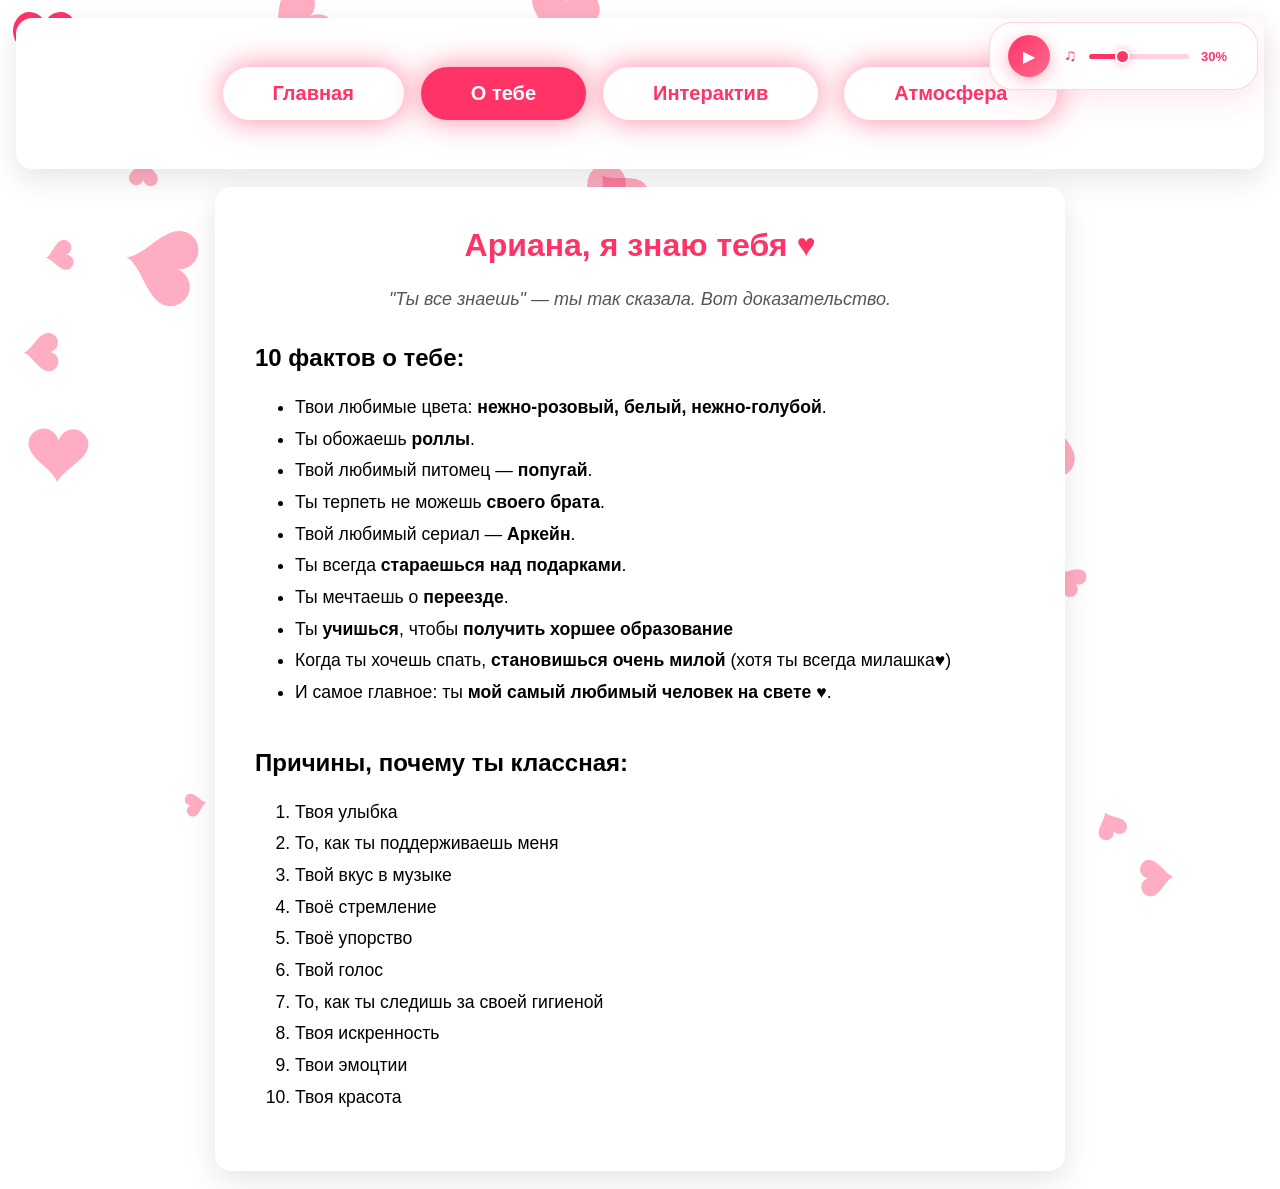
==== about.html @ c756e999 "release" ====
<!DOCTYPE html>
<html lang="ru">
  <head>
    <meta charset="UTF-8">
    <meta name="viewport" content="width=device-width, initial-scale=1.0">
    <title>О тебе♥</title>
    <link rel="stylesheet" href="style.css">
  </head>
  <body style="background-color: white;">
    <canvas id="bg-canvas"></canvas>
    <canvas id="particle-canvas"></canvas>
    <a href="letter.html">
      <svg class="corner-heart" viewBox="0 0 32 29" xmlns="http://www.w3.org/2000/svg">
        <path d="M16 28.5C16 28.5 0 19.5 0 9.5C0 4 4 0 8 0C11.5 0 14.5 2 16 5C17.5 2 20.5 0 24 0C28 0 32 4 32 9.5C32 19.5 16 28.5 16 28.5Z" fill="#ff3366"/>
      </svg>
    </a>

    <div class="demo-card" style="width: unset; flex-direction: row;">
      <a href="main.html" class="razdels">Главная</a>
      <a href="about.html" class="btn" style="font-weight: bold; text-decoration: none;">О тебе</a>
      <a href="interactive.html" class="razdels">Интерактив</a>
      <a href="atmosphere.html" class="razdels">Атмосфера</a>
    </div>

    <div class="demo-card" style="text-align: left; padding: 40px;">
      <h1 style="color: #ff3366; text-align: center;">Ариана, я знаю тебя ♥</h1>
      <p style="text-align: center; font-style: italic; margin-bottom: 30px;">"Ты все знаешь" — ты так сказала. Вот доказательство.</p>

      <h2>10 фактов о тебе:</h2>
      <ul style="line-height: 1.8; font-size: 1.1em;">
        <li>Твои любимые цвета: <b>нежно-розовый, белый, нежно-голубой</b>.</li>
        <li>Ты обожаешь <b>роллы</b>.</li>
        <li>Твой любимый питомец — <b>попугай</b>.</li>
        <li>Ты терпеть не можешь <b>своего брата</b>.</li>
        <li>Твой любимый сериал — <b>Аркейн</b>.</li>
        <li>Ты всегда <b>стараешься над подарками</b>.</li>
        <li>Ты мечтаешь о <b>переезде</b>.</li>
        <li>Ты <b>учишься</b>, чтобы <b>получить хоршее образование</b></li>
        <li>Когда ты хочешь спать, <b>становишься очень милой</b> (хотя ты всегда милашка♥)</li>
        <li>И самое главное: ты <b>мой самый любимый человек на свете ♥</b>.</li>
      </ul>

      <h2 style="margin-top: 40px;">Причины, почему ты классная:</h2>
      <ol style="line-height: 1.8; font-size: 1.1em;">
        <li>Твоя улыбка</li>
        <li>То, как ты поддерживаешь меня</li>
        <li>Твой вкус в музыке</li>
        <li>Твоё стремление</li>
        <li>Твоё упорство</li>
        <li>Твой голос</li>
        <li>То, как ты следишь за своей гигиеной</li>
        <li>Твоя искренность</li>
        <li>Твои эмоцтии</li>
        <li>Твоя красота</li>
      </ol>
    </div>

    <script src="page-effects.js"></script>
    <script src="music.js"></script>
    <script src="mainscript.js"></script>
  </body>
</html>
---- style.css ----
/* Сброс и базовые стили */
html, body {
  margin: 0;
  min-height: 100%;
  background: #000;
  overflow-x: hidden;
  overflow-y: auto;
  font-family: "Segoe UI", Arial, sans-serif;
  transition: background-color 1s;
}

body {
  min-height: 100vh;
  box-sizing: border-box;
}

/* Экран 1: Кнопка "Начать" */
#start-screen {
  position: fixed;
  inset: 0;
  background: #000;
  display: flex;
  flex-direction: column;
  align-items: center;
  justify-content: center;
  z-index: 1000;
  transition: opacity 0.6s ease;
}

#start-screen.hidden {
  opacity: 0;
  pointer-events: none;
}

#start-screen h1 {
  color: #ff3366;
  font-size: 32px;
  margin-bottom: 5px;
  text-shadow: 0 0 30px rgba(255, 51, 102, 0.5);
  text-align: center;
}

#start-screen p {
    text-shadow: 0 0 30px rgba(255, 188, 205, 0.5);
    color: pink;
}
#start-btn {
  padding: 15px 50px;
  font-size: 20px;
  background: #ff3366;
  color: #fff;
  border: none;
  border-radius: 50px;
  cursor: pointer;
  transition: transform 0.2s, box-shadow 0.2s;
  box-shadow: 0 0 30px rgba(255, 51, 102, 0.6);
  font-family: inherit;
}

#start-btn:hover {
  transform: scale(1.05);
  box-shadow: 0 0 50px rgba(255, 51, 102, 0.9);
}

.btn {
  padding: 15px 50px;
  font-size: 20px;
  background: #ff3366;
  color: #fff;
  border: none;
  border-radius: 50px;
  cursor: pointer;
  transition: transform 0.2s, box-shadow 0.2s;
  box-shadow: 0 0 30px rgba(255, 51, 102, 0.6);
  font-family: inherit;
}

.btn:hover {
  transform: scale(1.05);
  box-shadow: 0 0 50px rgba(255, 51, 102, 0.9);
}

/* Экран 2: Прогресс-бар */
#loading-screen {
  position: fixed;
  inset: 0;
  background: #000;
  display: flex;
  align-items: center;
  justify-content: center;
  z-index: 1000;
  transition: opacity 0.6s ease;
}

#loading-screen.hidden {
  opacity: 0;
  pointer-events: none;
  display: none;
}

.progress-wrapper {
  width: 320px;
  text-align: center;
}

.progress-bar {
  width: 100%;
  height: 8px;
  background: rgba(255, 255, 255, 0.1);
  border-radius: 4px;
  overflow: hidden;
  position: relative;
}

.progress-fill {
  height: 100%;
  width: 0%;
  background: linear-gradient(90deg, #ff001a, #ff3366);
  border-radius: 4px;
  box-shadow: 0 0 20px #ff001a;
  transition: width 0.1s linear;
}

#progress-text {
  color: #ff3366;
  margin-top: 12px;
  font-family: "Segoe UI", Arial, sans-serif;
  letter-spacing: 2px;
  font-size: 16px;
}

/* Основной холст */
#c {
  display: block;
  position: fixed;
  inset: 0;
  z-index: 10;
  pointer-events: none;
}

/* Второй холст для частиц */
#particle-canvas {
  position: fixed;
  inset: 0;
  z-index: 99999;
  pointer-events: none;
}

/* Логотип в углу */
#corner-heart {
  position: absolute;
  top: 20px;
  left: 20px;
  width: 120px;
  height: 120px;
  opacity: 0;
  visibility: hidden;
  transition: opacity 1s ease;
  z-index: 50;
  pointer-events: none;
}

.corner-heart {
  position: absolute;
  top: 1vh;
  left: 1vw;
  width: 5vw;
  height: 5vw;
}

#corner-heart.visible {
  opacity: 1;
  visibility: visible;
}

/* Контент сайта */
#site-content {
  position: absolute;
  inset: 0;
  opacity: 0;
  visibility: hidden;
  transition: opacity 1.5s ease;
  color: #000;
  z-index: 5;
  overflow-y: auto;
  padding: 20px;
  display: flex;
  flex-direction: column;
  align-items: center;
  justify-content: center;
}

#site-content.visible {
  opacity: 1;
  visibility: visible;
}

.demo-card {
  background: #fff;
  border-radius: 16px;
  position: relative;
  z-index: 10;
  box-sizing: border-box;
  padding: 40px;
  box-shadow: 0 10px 30px rgba(0,0,0,0.1);
  width: min(90vw, 850px);
  max-width: calc(100vw - 32px);
  margin: 2vh auto 18px;
  justify-self: center;
  justify-content: center;
}

.demo-card[style*="flex-direction: row"] {
  display: flex;
  align-items: center;
  flex-wrap: wrap;
  gap: 8px;
}

.demo-card h1 { 
  color: #ff3366; 
  margin-top: 0; 
  justify-self: center;
}
.demo-card p { 
  color: #555; 
  line-height: 1.6; 
  font-size: 18px; 
  justify-self: center;
}

#bg-canvas {
  position: fixed;
  inset: 0;
  z-index: 1;
  pointer-events: none;
}

.razdels{
  padding: 15px 50px;
  text-decoration: none;
  font-size: 20px;
  margin: 1vh;
  background: #fff;
  color: #ff3366;
  border: none;
  border-radius: 50px;
  cursor: pointer;
  transition: transform 0.2s, box-shadow 0.2s;
  box-shadow: 0 0 30px rgba(255, 51, 102, 0.6);
  font-weight: bold;
}

.razdels:hover {
  transform: scale(1.05);
  box-shadow: 0 0 50px rgba(255, 51, 102, 0.9);
}

.special-day {
  display: flex;
  align-items: center;
  justify-content: center;
  background-color: #ff336611;
  border-radius: 30px;
  gap: 10px;
}

.special-day h1 {
  margin: 0;
  font-size: 48px;
  color: #ff3366;
}

.sparkle {
  width: 48px;
  height: 48px;
  flex-shrink: 0;
  color: #ff3366;
  display: block;
}

.flowers {
  justify-self: center;
}


.envelope {
  width: 220px;
  height: 100px;
  background: #d8abca;
  margin: 10px;
  border-radius: 10px;
  position: relative;
  filter: drop-shadow(0 6px 8px rgba(0, 0, 0, 0.25));
  perspective: 600px;
  justify-self: center;
}

.letter {
  position: absolute;
  top: 10px;
  left: 10px;
  width: 200px;
  height: 80px;
  background: #fcf4e7;
  border-radius: 10px;

  display: flex;
  justify-content: center;
  align-items: center;

  overflow: hidden;
  z-index: 3;
}


.letter p {
  color: #966d65;
}


.flap {
  z-index: 6;
  position: absolute;
  top: 0;
  left: 0;
  width: 220px;
  height: 100px;
  background: rgb(223, 180, 209);
  border-radius: 10px;
  clip-path: polygon(50% 60%, 0 0%, 100% 0%);
  transform-origin: top;
  transition: transform 0.6s ease 0.6s, z-index 0s 0.6s;  
}

.envelope.open .letter {
    transform: translateY(-100px) scale(1);
    transition: transform 0.6s ease 0.6s, z-index 0s 0.6s;
}

.envelope.open .letter {
    animation: enlarge 0.6s ease 1.2s forwards;
}

@keyframes enlarge {
  from {
    transform: translateY(-100px) scale(1);
  }
  to {
    z-index: 10000;
    transform: translateY(-100px) scale(10);
  }
} 

.envelope.open .flap {
  z-index: 0;
  transform: translateY(4px) rotateX(180deg);
  transition: transform 0.6s ease, z-index 0s 0.6s;
}

.side {
  z-index: 4;
  position: absolute;
  top: 0;
  left: 0;
  width: 220px;
  height: 100px;
  background: rgb(204, 158, 189);
  border-radius: 10px;
  clip-path: polygon(0% 100%, 0% 0%, 50% 50%, 100% 0%, 100% 100%);
}


.front {
  z-index: 5;
  position: absolute;
  top: 0;
  left: 0;
  width: 220px;
  height: 100px;
  background: rgb(199, 154, 184);
  border-radius: 10px;
  clip-path: polygon(50% 30%, 0 100%, 100% 100%);
}

.hidden-message {
  position: absolute;
  color: #966d65;
  font-size: 14px;
  text-align: center;
  z-index: 1;
}

#scratch-canvas {
  position: absolute;
  inset: 0;
  width: 100%;
  height: 100%;
  z-index: 2;
  cursor: none;
  touch-action: none;
}

#scratch-cursor {
  position: fixed;
  width: 150px;
  height: 150px;
  border: 2px solid #ff3366;
  border-radius: 50%;
  pointer-events: none;
  z-index: 100000;
  transform: translate(-50%, -50%);
  display: none;
  box-sizing: content-box;
}

#card {
  width: 20vw;
  position: absolute;
  top: 50%;
  left: 50%;
  transform: translate(-50%, -50%);
  transform-origin: center;
}

#scratch-controls {
  display: flex;
  flex-direction: column;
  align-items: center;
  gap: 10px;
  margin-top: 20px;
}

#scratch-progress {
  display: block;
  cursor: default;
  user-select: none;
}

#exit-btn {
  display: none;
  text-decoration: none;
  text-align: center;
}

#exit-btn.visible {
  display: inline-block;
}

.hidden-message {
  position: absolute;
  z-index: 1;
  color: #966d65;
  font-size: 14px;
  text-align: center;
  padding: 5px;
}

#scratch-canvas {
  position: absolute;
  inset: 0;
  width: 100%;
  height: 100%;
  z-index: 2;
  cursor: none;
  touch-action: none;
}

/* Нижняя панель — всегда поверх письма */
#scratch-controls {
    position: fixed;
    bottom: 25px;
    left: 50%;
    transform: translateX(-50%);
    z-index: 20001;

    display: flex;
    flex-direction: column;
    align-items: center;
    gap: 12px;
}

#scratch-progress {
    display: block;
    margin: 0;
    cursor: default;
    user-select: none;
}

#exit-btn {
    display: none;
    margin: 0;
    text-decoration: none;
}

#exit-btn.visible {
    display: block;
}

/* Нижний слой письма */
.letter {
    background: #fcf4e7 !important;
    isolation: isolate;
    overflow: hidden;
}

.hidden-message {
    z-index: 1;
    position: absolute;
    color: #966d65;
}

/* Верхний стираемый слой */
#scratch-canvas {
    background: transparent;
    z-index: 2;
}

/* Курсор */
#scratch-cursor {
    position: fixed;
    width: 160px;
    height: 160px;
    box-sizing: border-box;
    border: 2px solid #ff3366;
    border-radius: 50%;
    pointer-events: none;
    z-index: 20002;
    transform: translate(-50%, -50%);
    display: none;
}


/* ===== MUSIC PLAYER ===== */

#music-player {
    position: fixed;
    top: 22px;
    right: 22px;
    z-index: 999999;

    display: flex;
    align-items: center;
    gap: 14px;

    padding: 12px 18px;

    background: rgba(255, 255, 255, 0.78);
    border: 1px solid rgba(255, 51, 102, 0.2);
    border-radius: 24px;

    backdrop-filter: blur(18px);
    -webkit-backdrop-filter: blur(18px);

    box-shadow:
        0 8px 32px rgba(255, 51, 102, 0.12),
        inset 0 0 15px rgba(255, 255, 255, 0.7);

    transition:
        box-shadow 0.3s ease,
        transform 0.3s ease;
}

#music-player:hover {
    box-shadow:
        0 10px 40px rgba(255, 51, 102, 0.22),
        inset 0 0 15px rgba(255, 255, 255, 0.8);

    transform: translateY(-2px);
}

/* Кнопка воспроизведения */

#music-toggle {
    width: 42px;
    height: 42px;
    flex-shrink: 0;

    display: flex;
    align-items: center;
    justify-content: center;

    border: none;
    border-radius: 50%;

    background: linear-gradient(
        135deg,
        #ff3366,
        #ff6b91
    );

    color: white;
    font-size: 16px;

    cursor: pointer;

    box-shadow:
        0 4px 15px rgba(255, 51, 102, 0.35);

    transition:
        transform 0.25s ease,
        box-shadow 0.25s ease,
        filter 0.25s ease;
}

#music-toggle:hover {
    transform: scale(1.1);

    box-shadow:
        0 5px 22px rgba(255, 51, 102, 0.55);

    filter: brightness(1.08);
}

#music-toggle:active {
    transform: scale(0.93);
}

/* Регулятор громкости */

.music-volume-wrapper {
    display: flex;
    align-items: center;
    gap: 10px;

    color: #ff3366;
    font-size: 17px;
}

/* Ползунок */

#music-volume {
    appearance: none;
    -webkit-appearance: none;

    width: 100px;
    height: 5px;

    border-radius: 10px;
    outline: none;

    background: linear-gradient(
        to right,
        #ff3366 30%,
        #ffd3df 30%
    );

    cursor: pointer;
}

/* Ползунок-кружок */

#music-volume::-webkit-slider-thumb {
    appearance: none;
    -webkit-appearance: none;

    width: 15px;
    height: 15px;

    border-radius: 50%;
    border: 2px solid white;

    background: #ff3366;

    box-shadow: 0 0 10px rgba(255, 51, 102, 0.4);

    transition: transform 0.2s ease;
}

#music-volume::-webkit-slider-thumb:hover {
    transform: scale(1.25);
}

#music-volume::-moz-range-thumb {
    width: 12px;
    height: 12px;

    border-radius: 50%;
    border: 2px solid white;

    background: #ff3366;

    box-shadow: 0 0 10px rgba(255, 51, 102, 0.4);
}

/* Процент громкости */

#music-volume-value {
    min-width: 38px;

    color: #ff3366;
    font-size: 13px;
    font-weight: 700;

    font-variant-numeric: tabular-nums;
}

/* Мобильная версия */

@media (max-width: 600px) {
    #music-player {
        top: 12px;
        right: 12px;

        padding: 9px 12px;
        gap: 10px;
    }

    #music-toggle {
        width: 36px;
        height: 36px;
    }

    #music-volume {
        width: 65px;
    }
}


/* ==================================
   PAGE TRANSITIONS
================================== */

body {
    opacity: 1;
    transition: opacity 0.35s ease;
}

body.page-enter {
    animation: pageAppear 0.65s cubic-bezier(.22, 1, .36, 1) both;
}

body.page-leaving {
    opacity: 0;
    pointer-events: none;
}

@keyframes pageAppear {
    from {
        opacity: 0;
        filter: blur(8px);
    }

    to {
        opacity: 1;
        filter: blur(0);
    }
}

/* ==================================
   CARD ANIMATIONS
================================== */

.demo-card {
    animation: cardAppear 0.85s cubic-bezier(.22, 1, .36, 1) both;
}

.demo-card:nth-of-type(2) {
    animation-delay: 0.12s;
}

@keyframes cardAppear {
    from {
        opacity: 0;
        filter: blur(10px);
    }

    to {
        opacity: 1;
        filter: blur(0);
    }
}

/* ==================================
   NAVIGATION BUTTONS
================================== */

.razdels,
.btn {
    position: relative;
    transition:
        transform 0.3s cubic-bezier(.22, 1, .36, 1),
        box-shadow 0.3s ease,
        background-color 0.3s ease,
        color 0.3s ease;
}

.razdels:hover,
.btn:hover {
    transform: translateY(-4px) scale(1.035);
}

.razdels:active,
.btn:active {
    transform: scale(0.96);
}

/* ==================================
   CARDS
================================== */

.demo-card {
    transition:
        box-shadow 0.35s ease,
        border-color 0.35s ease;
}

.demo-card:hover {
    box-shadow:
        0 15px 45px rgba(255, 51, 102, 0.13),
        0 5px 15px rgba(0, 0, 0, 0.04);
}

/* ==================================
   CORNER HEART
================================== */

.corner-heart {
    animation: heartFloat 3s ease-in-out infinite;
    transform-origin: center;
    transition: filter 0.3s ease;
}

.corner-heart:hover {
    filter: drop-shadow(0 0 12px #ff3366);
}

@keyframes heartFloat {
    0%, 100% {
        transform: translateY(0) scale(1);
    }

    50% {
        transform: translateY(-5px) scale(1.06);
    }
}

/* ==================================
   FLOWERS
================================== */

.flowers img {
    transition:
        transform 0.45s cubic-bezier(.22, 1, .36, 1),
        box-shadow 0.35s ease;
}

.flowers img:hover {
    transform: scale(1.035);
    box-shadow: 0 12px 30px rgba(255, 51, 102, 0.2);
}

/* ==================================
   MUSIC PLAYER
================================== */

#music-player {
    animation: musicAppear 0.8s cubic-bezier(.22, 1, .36, 1) both;
    animation-delay: 0.2s;
}

@keyframes musicAppear {
    from {
        opacity: 0;
        filter: blur(8px);
    }

    to {
        opacity: 1;
        filter: blur(0);
    }
}

/* ==================================
   REDUCED MOTION
================================== */

@media (prefers-reduced-motion: reduce) {
    *,
    *::before,
    *::after {
        animation-duration: 0.01ms !important;
        animation-iteration-count: 1 !important;
        transition-duration: 0.01ms !important;
    }
}


/* ==================================
   FINAL RESPONSIVE POLISH
================================== */

img {
  max-width: 100%;
  height: auto;
}

button,
a,
input {
  -webkit-tap-highlight-color: transparent;
}

button:focus-visible,
a:focus-visible,
input:focus-visible {
  outline: 3px solid rgba(255, 51, 102, 0.45);
  outline-offset: 4px;
}

#site-content {
  box-sizing: border-box;
  min-height: 100vh;
}

.special-day {
  padding: 12px 16px;
  flex-wrap: wrap;
  text-align: center;
}

.flowers img {
  display: block;
  max-width: min(100%, 520px);
  height: auto;
  margin-inline: auto;
}

@media (max-width: 700px) {
  html, body {
    overflow-x: hidden;
    overflow-y: auto;
  }

  .demo-card {
    width: calc(100% - 28px);
    max-width: 560px;
    padding: 24px 20px;
    border-radius: 18px;
    margin: 76px auto 18px;
  }

  .demo-card[style*="flex-direction: row"] {
    width: calc(100% - 24px) !important;
    margin: 12px auto 18px;
    padding: 12px;
    justify-content: center;
    gap: 8px;
  }

  .razdels,
  .btn {
    box-sizing: border-box;
    display: inline-flex;
    align-items: center;
    justify-content: center;
    min-height: 44px;
    padding: 11px 16px;
    margin: 2px;
    font-size: 15px;
    line-height: 1.25;
    text-align: center;
    white-space: normal;
  }

  .demo-card h1 {
    font-size: clamp(23px, 6vw, 32px);
    line-height: 1.2;
  }

  .demo-card p {
    font-size: 16px;
  }

  .special-day {
    gap: 6px;
    border-radius: 18px;
  }

  .special-day h1 {
    font-size: clamp(21px, 5.5vw, 30px);
  }

  .sparkle {
    width: 28px;
    height: 28px;
  }

  .demo-card[style*="padding: 40px"] {
    padding: 24px 18px !important;
  }

  .demo-card ul,
  .demo-card ol {
    padding-left: 22px;
    font-size: 16px !important;
    overflow-wrap: anywhere;
  }

  #music-player {
    top: 10px;
    right: 10px;
    left: auto;
    max-width: calc(100vw - 20px);
    padding: 7px 10px;
    gap: 8px;
    border-radius: 18px;
  }

  #music-toggle {
    width: 36px;
    height: 36px;
  }

  .music-volume-wrapper {
    gap: 6px;
    font-size: 15px;
  }

  #music-volume {
    width: clamp(48px, 16vw, 72px);
  }

  #music-volume-value {
    min-width: 32px;
    font-size: 12px;
  }

  #corner-heart {
    top: 12px;
    left: 12px;
    width: 64px;
    height: 64px;
  }

  .corner-heart {
    top: 12px;
    left: 12px;
    width: 42px;
    height: 42px;
  }

  #start-screen {
    box-sizing: border-box;
    padding: 24px;
  }

  #start-screen h1 {
    max-width: 100%;
    font-size: clamp(25px, 7vw, 34px);
    line-height: 1.2;
  }

  #start-screen p {
    text-align: center;
    font-size: 14px;
  }

  #start-btn {
    min-height: 48px;
    padding: 13px 34px;
    font-size: 18px;
  }

  .progress-wrapper {
    width: min(320px, calc(100vw - 56px));
  }

  #card {
    width: calc(100vw - 32px);
    max-width: 420px;
    top: 43%;
  }

  #card.demo-card {
    padding: 24px 16px;
  }

  .envelope {
    width: min(220px, 72vw);
    margin: 12px auto;
  }

  .letter {
    width: calc(100% - 20px);
  }

  .flap,
  .side,
  .front {
    width: 100%;
  }

  #scratch-controls {
    bottom: max(14px, env(safe-area-inset-bottom));
    width: calc(100% - 24px);
  }

  #scratch-progress,
  #exit-btn {
    max-width: 100%;
    padding: 11px 18px;
    font-size: 15px;
  }

  #scratch-cursor {
    width: 74px;
    height: 74px;
  }

  .envelope.open .letter {
    animation-name: enlargeMobile;
  }

  @keyframes enlargeMobile {
    from {
      transform: translateY(-70px) scale(1);
    }
    to {
      z-index: 10000;
      transform: translateY(-70px) scale(1.5);
    }
  }
}

@media (max-width: 380px) {
  .envelope.open .letter {
    animation-name: enlargeSmallMobile;
  }

  @keyframes enlargeSmallMobile {
    from {
      transform: translateY(-58px) scale(1);
    }
    to {
      z-index: 10000;
      transform: translateY(-58px) scale(1.3);
    }
  }

  .demo-card[style*="flex-direction: row"] {
    gap: 5px;
    padding: 9px;
  }

  .razdels,
  .btn {
    padding: 10px 12px;
    font-size: 14px;
  }

  #music-volume {
    width: 44px;
  }

  #music-volume-value {
    min-width: 29px;
    font-size: 11px;
  }
}

@media (hover: none) {
  .btn:hover,
  .razdels:hover,
  .flowers img:hover,
  #music-player:hover {
    transform: none;
  }
}


/* ===== LETTER: FIT ENTIRE TEXT ===== */

.letter-paper {
    box-sizing: border-box !important;
    width: 100% !important;
    height: 100% !important;
    max-height: none !important;

    padding: clamp(10px, 3vw, 28px) !important;

    overflow: hidden !important;
    background: #fcf4e7 !important;
    border: none !important;
    box-shadow: none !important;
}

.letter-paper .letter-content {
    box-sizing: border-box;
    width: 100% !important;
    max-width: 100% !important;
    margin: 0 auto !important;

    font-family: Georgia, "Times New Roman", serif !important;
    font-size: clamp(9px, 1.1vw, 13px) !important;
    line-height: 1.35 !important;
    letter-spacing: 0 !important;
    color: #59483b !important;
}

.letter-paper .letter-content h2 {
    font-size: clamp(13px, 1.8vw, 21px) !important;
    line-height: 1.2 !important;
    margin: 0 0 10px !important;
    text-align: center;
}

.letter-paper .letter-content p {
    font-size: inherit !important;
    line-height: inherit !important;
    margin: 0 0 8px !important;
    text-align: left;
    overflow-wrap: break-word;
}

@media (max-width: 600px) {
    .letter-paper {
        padding: 12px 10px !important;
    }

    .letter-paper .letter-content {
        font-size: clamp(8px, 2.5vw, 11px) !important;
        line-height: 1.25 !important;
    }

    .letter-paper .letter-content h2 {
        font-size: clamp(12px, 4vw, 17px) !important;
        margin-bottom: 7px !important;
    }

    .letter-paper .letter-content p {
        margin-bottom: 6px !important;
    }
}
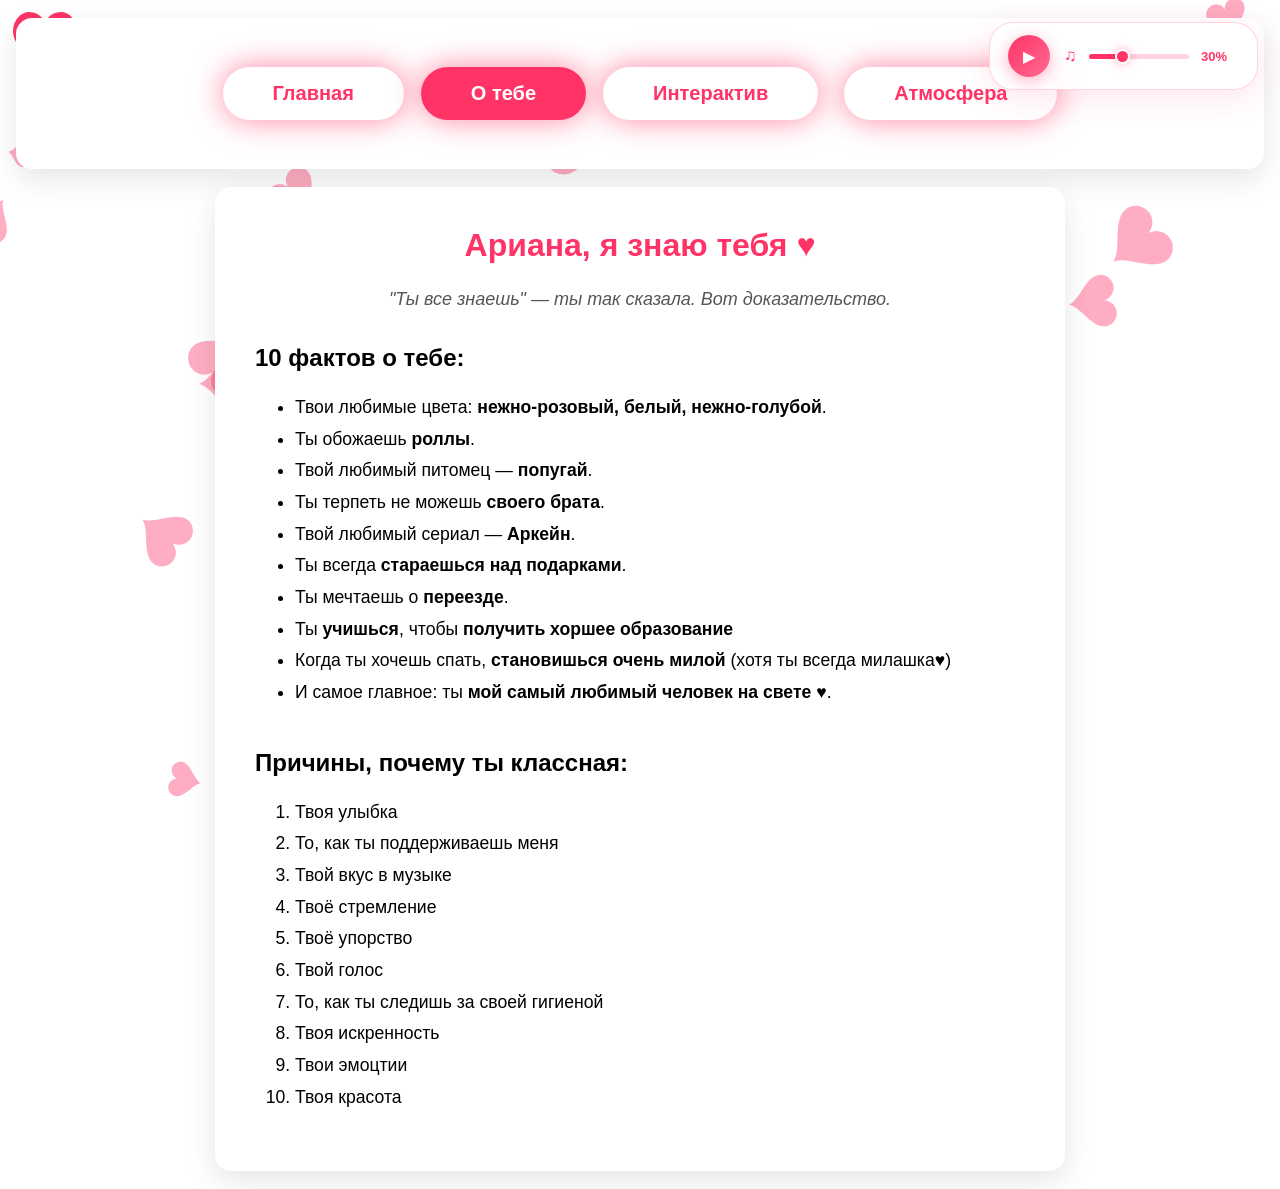
==== commit f1a256cb: "icon" ====
--- a/about.html
+++ b/about.html
@@ -5,6 +5,7 @@
     <meta name="viewport" content="width=device-width, initial-scale=1.0">
     <title>О тебе♥</title>
     <link rel="stylesheet" href="style.css">
+    <link rel="icon" href="data:image/svg+xml,<svg xmlns='http://www.w3.org/2000/svg' viewBox='0 0 32 29'><path d='M16 28.5C16 28.5 0 19.5 0 9.5C0 4 4 0 8 0C11.5 0 14.5 2 16 5C17.5 2 20.5 0 24 0C28 0 32 4 32 9.5C32 19.5 16 28.5 16 28.5Z' fill='%23ff3366'/></svg>">  
   </head>
   <body style="background-color: white;">
     <canvas id="bg-canvas"></canvas>
